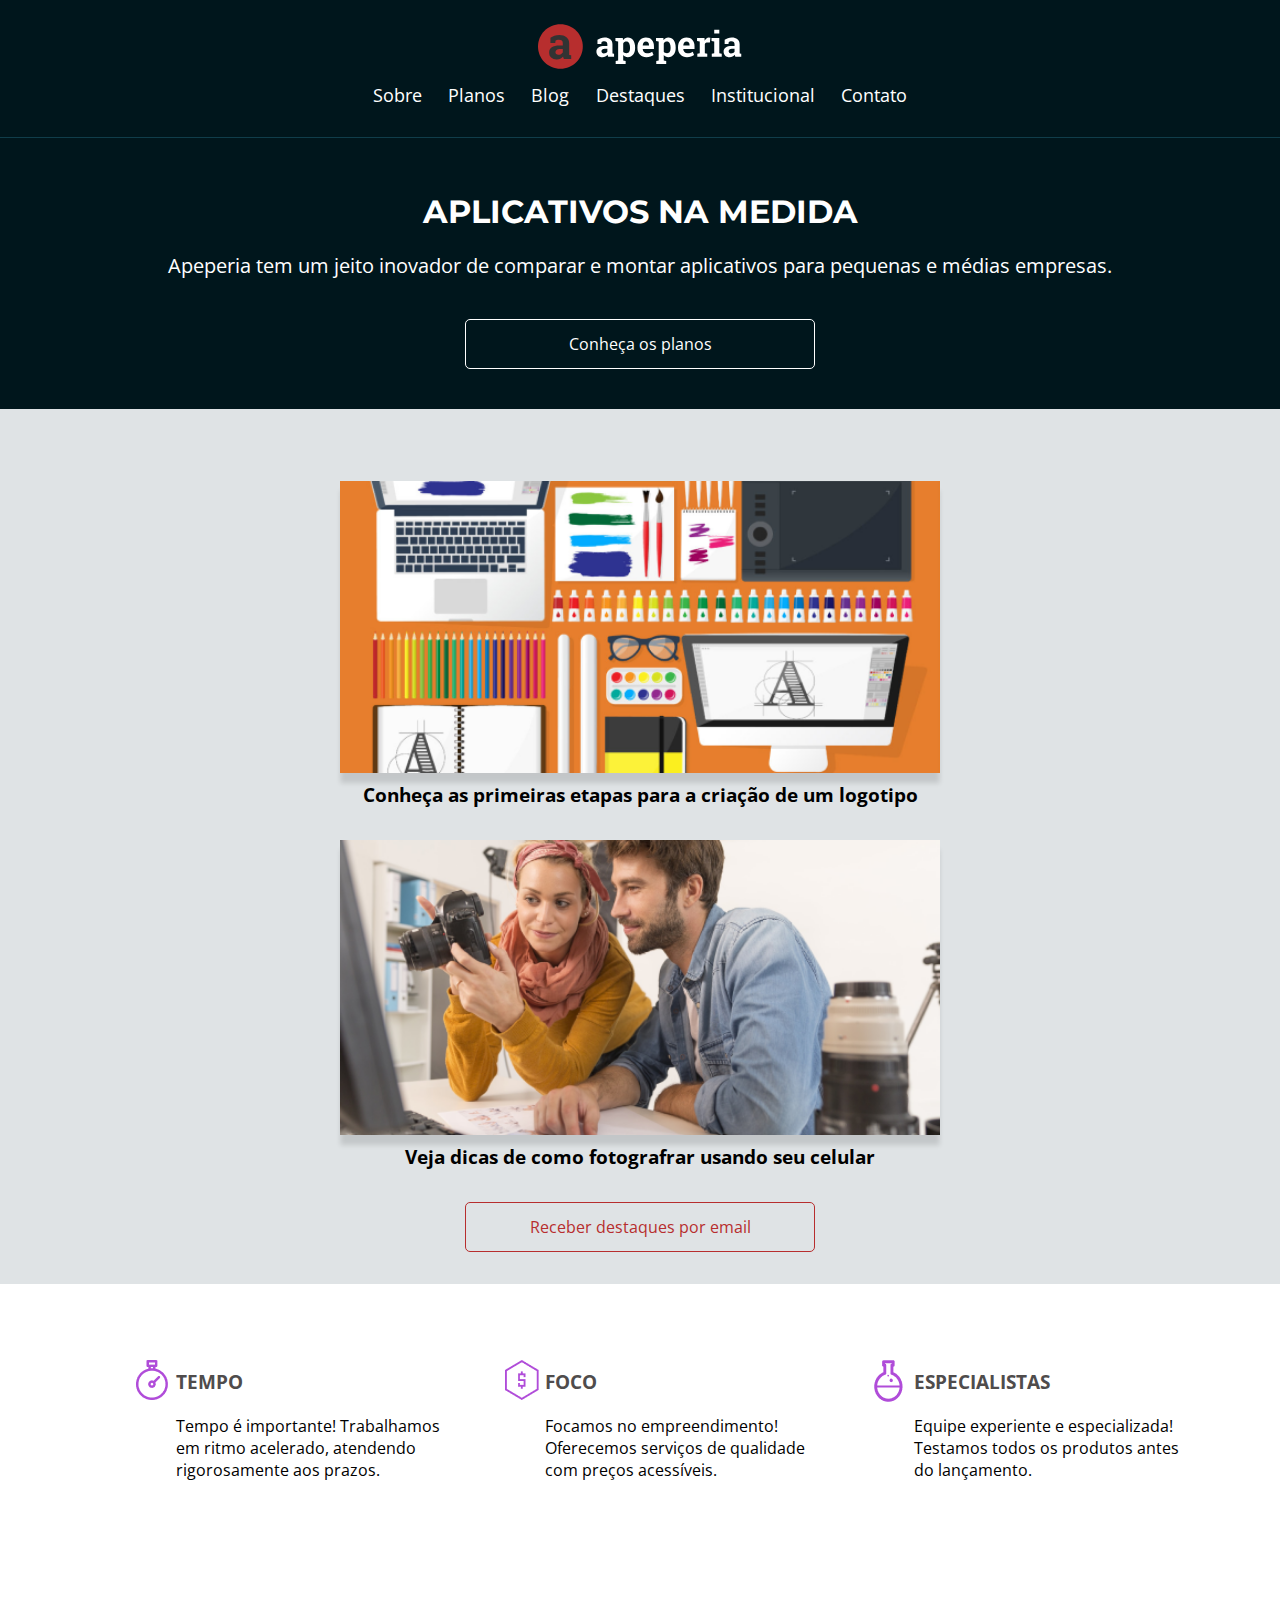
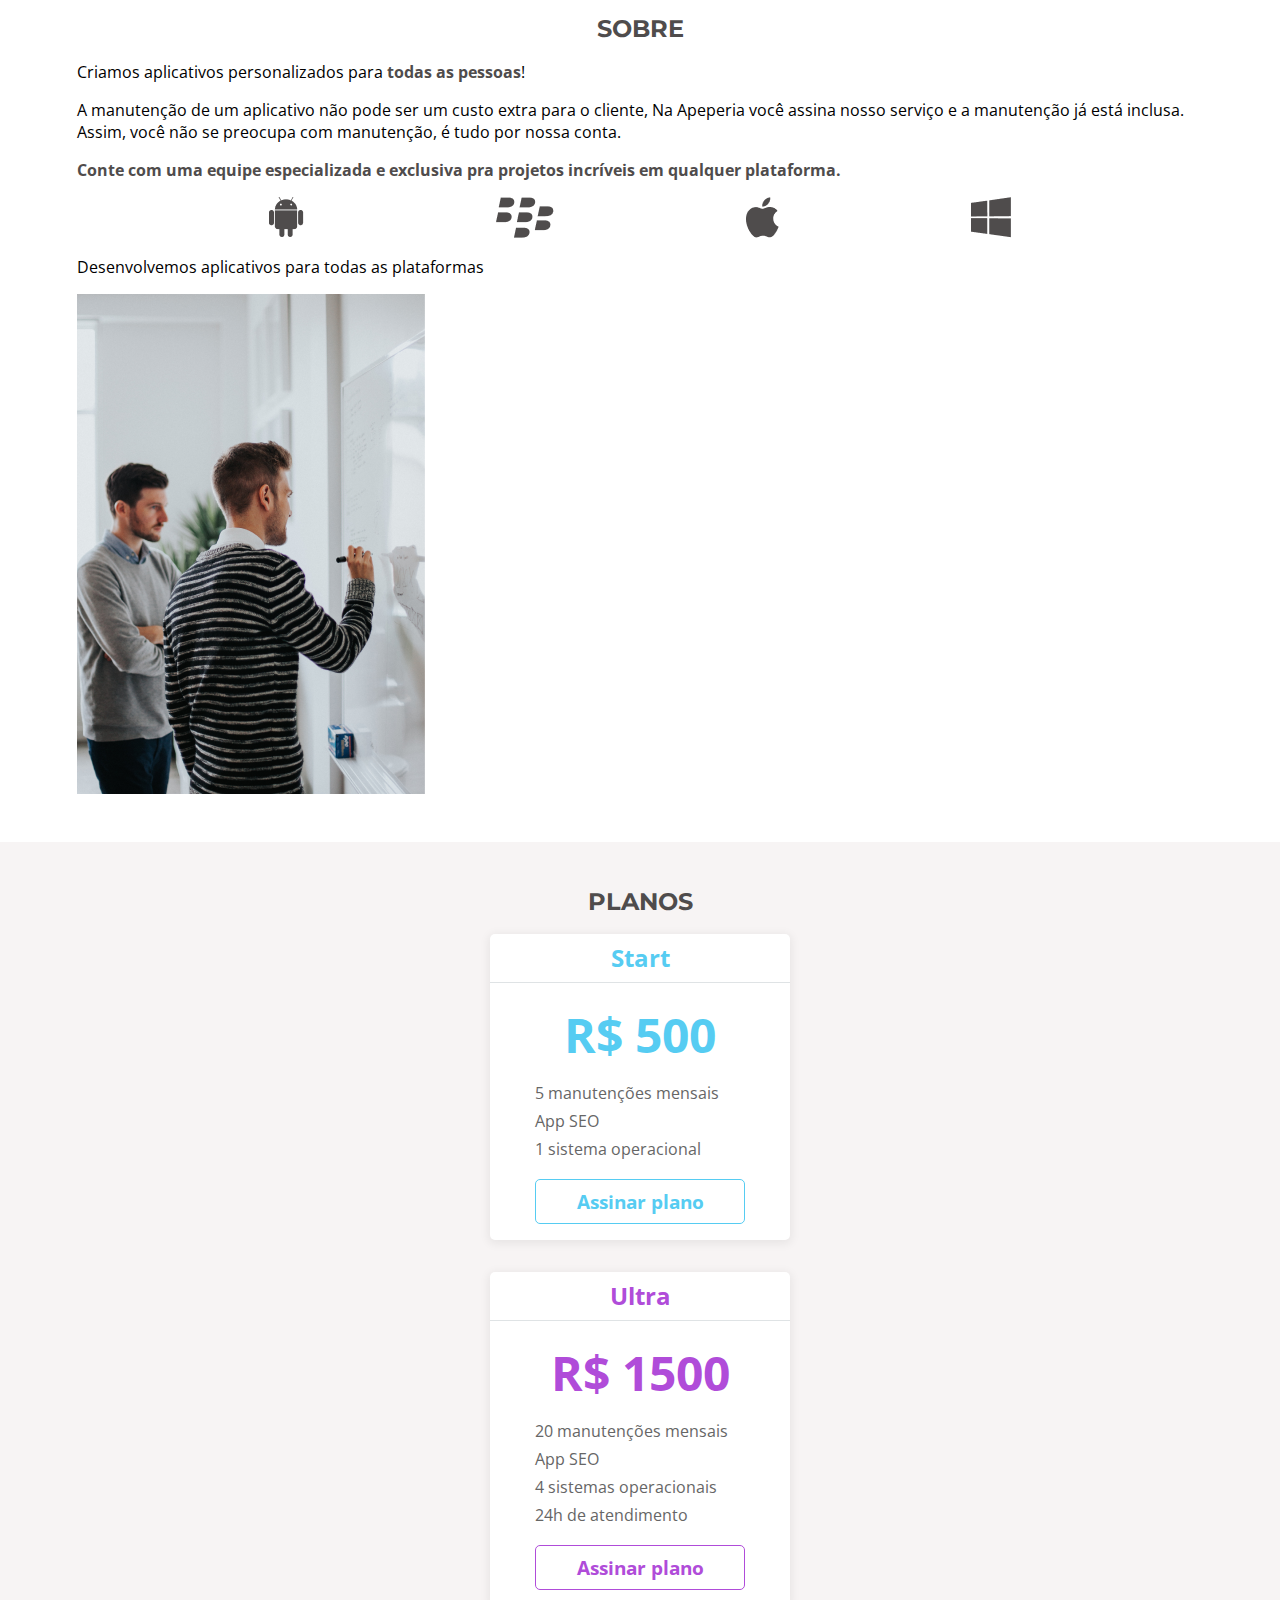
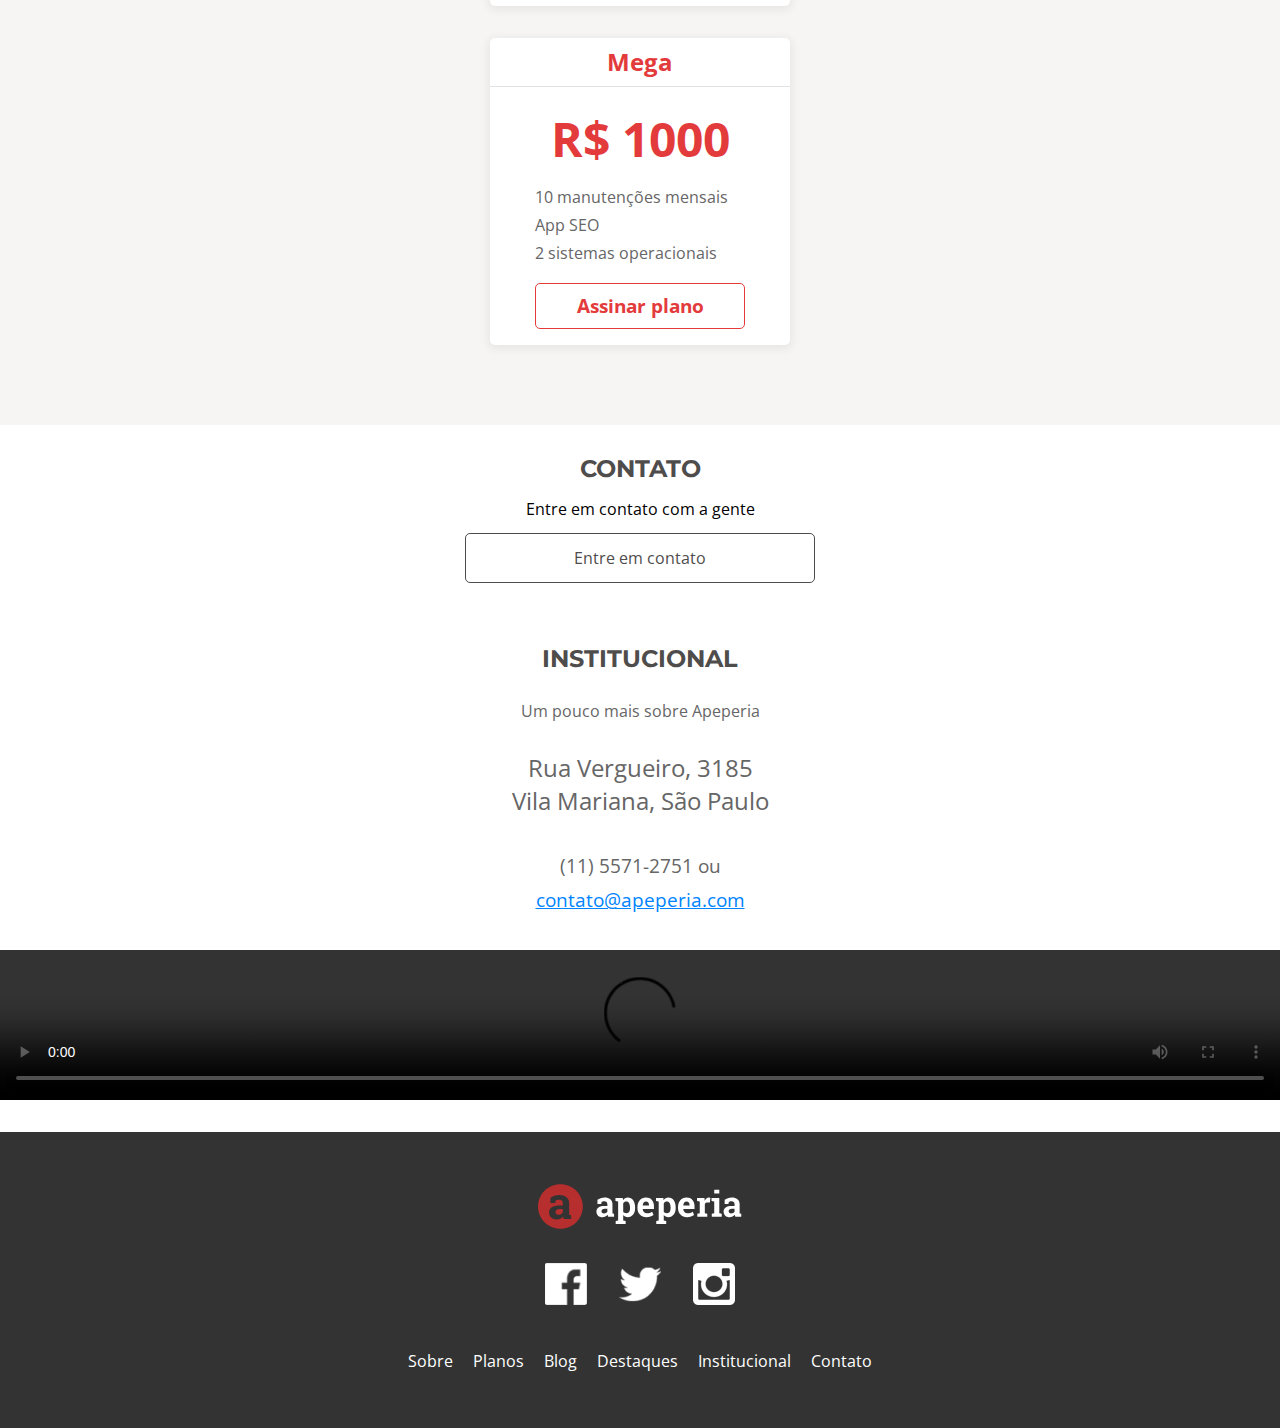
==== Apeperia/index.html @ ec1906d4 "estudo 2" ====
<!<!DOCTYPE html>
<html lang="pt-BR">
    <head>
        <meta charset="UTF-8" />
        <link rel="preconnect" href="https://fonts.gstatic.com" crossorigin>
        <link href="https://fonts.googleapis.com/css2?family=Montserrat:wght@300;400;700&family=Open+Sans:wght@300;400;700&display=swap" rel="stylesheet">
        <meta name="viewport" content="width=device-width, initial-scale=1.0"/>
        <meta http-equiv="X-UA-Compatible" content="ie=edge"/>
        <title>Home | Apeperia</title>
        
        <link href="css/reset.css" rel="stylesheet"/>
        <link href="css/base.css" rel="stylesheet"/>
        <link href="css/cabecalho.css" rel="stylesheet"/>
        <link href="css/chamada.css" rel="stylesheet"/>
        <link href="css/planos.css" rel="stylesheet"/>
        <link href="css/destaques.css" rel="stylesheet"/>
        <link href="css/diferenciais.css" rel="stylesheet"/>
        <link href="css/sobre.css" rel="stylesheet"/>
        <link href="css/planos.css" rel="stylesheet"/>
        <link href="css/contato.css" rel="stylesheet"/>
        <link href="css/institucional.css" rel="stylesheet"/>
        <link href="css/rodape.css" rel="stylesheet"/>


    </head>
    <body> <!--  header>img+nav>ul>li*6>a  -->
        <header class="cabecalho container">
            <img src="img/logo-apeperia.svg" alt="Logo da Apeperia" class="cabecalho__logo" /> 
            <nav class="cabecalho__navegacao">
                <ul>
                    <li class="cabecalho__link"><a href="#"></a>Sobre</li>
                    <li class="cabecalho__link"><a href="#"></a>Planos</li>
                    <li class="cabecalho__link"><a href="#"></a>Blog</li>
                    <li class="cabecalho__link"><a href="#"></a>Destaques</li>
                    <li class="cabecalho__link"><a href="#"></a>Institucional</li>
                    <li class="cabecalho__link"><a href="#"></a>Contato</li>
                </ul>
            </nav>
        </header>
        <main>
            <section class="chamada container">
                <h1 class="chamada__titulo">Aplicativos na medida</h1>
                <p class="chamada__texto">Apeperia tem um jeito inovador de comparar e montar aplicativos para pequenas e médias empresas.</p>
                <a href="#" class="chamada__botao botao">Conheça os planos</a>
            </section>
            <!--section.destaques.container>h2.destaques__titulo+(a*2>figure.destaques__painel>img.destaques__painel-imagem+figc.destaques__painel-texto)+a.destaques__botao-->
           <section class="destaques container">
            <h2 class="destaques__titulo"></h2>
            <a href="#">
                <figure class="destaques__painel">
                    <img src="img/comecando-criar-logotipo.png" alt="Painel do post sobre criação de logotipo" class="destaques__painel-imagem">
                    <figcaption class="destaques__painel-texto">Conheça as primeiras etapas para a criação de um logotipo</figcaption>
                </figure>
            </a>
            <a href="#">
                <figure class="destaques__painel">
                    <img src="img/dicas-fotografia.png" alt="Painel do post sobre fotografia com celular" class="destaques__painel-imagem">
                    <figcaption class="destaques__painel-texto">Veja dicas de como fotografrar usando seu celular</figcaption>
                </figure>
            </a><a href="" class="destaques__botao botao">Receber destaques por email</a>
            </section>

            <section class="diferenciais container">
                <ul class="diferenciais__lista">
                    <li class="diferenciais__item diferenciais__item--tempo">
                        <h2 class="item__titulo">Tempo</h2>
                        <p class="item__texto">Tempo é importante! Trabalhamos em ritmo acelerado, atendendo rigorosamente aos prazos.</p>
                    </li>
                    <li class="diferenciais__item diferenciais__item--foco">
                        <h2 class="item__titulo">Foco</h2>
                        <p class="item__texto">Focamos no empreendimento! Oferecemos serviços de qualidade com preços acessíveis.</p>
                    </li>
                    <li class="diferenciais__item diferenciais__item--especialistas">
                        <h2 class="item__titulo">Especialistas</h2>
                        <p class="item__texto">Equipe experiente e especializada! Testamos todos os produtos antes do lançamento.</p>
                    </li>
                </ul>
            </section>

            <section class="sobre container">
                <div class="sobre__conteudo">
                    <h2 class="sobre__titulo">Sobre</h2>
                    <p class="sobre__texto">Criamos aplicativos personalizados para <strong class="sobre__texto--destaque">todas as pessoas</strong>!</p>
                    <p class="sobre__texto">
                        A manutenção de um aplicativo não pode ser um custo extra para o cliente, Na Apeperia você assina nosso serviço e a manutenção já está inclusa. Assim, você não se preocupa com manutenção, é tudo por nossa conta.
                    </p>
                    <p class="sobre__texto sobre__texto--destaque sobre__texto--divisao">
                        Conte com uma equipe especializada e exclusiva pra projetos incríveis em qualquer plataforma.
                    </p>
                    <ul class="sobre__plataformas">
                        <li><img src="img/android.png" alt="Ícone do Android"></li>
                        <li><img src="img/blackberry.png" alt="Ícone da Blackberry"></li>
                        <li><img src="img/apple.png" alt="Ícone da Apple"></li>
                        <li><img src="img/windowsphone.png" alt="Ícone da Microsoft"></li>
                    </ul>
                    <p class="sobre__texto">Desenvolvemos aplicativos para todas as plataformas</p>
                </div>
                <img src="img/sobre-apeperia.png" alt="Sobre a Apeperia" class="sobre__imagem">
            </section>

            <section class="planos container">
                <h2 class="planos__titulo">Planos</h2>
                <ul class="planos__cartoes">
                    <li class="cartao cartao--start">
                        <h3 class="cartao__titulo">Start</h3>
                        <article class="cartao__conteudo">
                            <p class="cartao__preco"><em>R$ 500</em></p>
                            <p class="cartao__texto">5 manutenções mensais</p>
                            <p class="cartao__texto">App SEO</p>
                            <p class="cartao__texto">1 sistema operacional</p>
                            <a href="plano.html" class="cartao__botao cartao__botao--start botao">Assinar plano</a>
                        </article>
                    </li>
                    <li class="cartao cartao--ultra">
                        <h3 class="cartao__titulo">Ultra</h3>
                        <article class="cartao__conteudo">
                            <p class="cartao__preco"><em>R$ 1500</em></p>
                            <p class="cartao__texto">20 manutenções mensais</p>
                            <p class="cartao__texto">App SEO</p>
                            <p class="cartao__texto">4 sistemas operacionais</p>
                            <p class="cartao__texto">24h de atendimento</p>
                            <a href="" class="cartao__botao cartao__botao--ultra botao">Assinar plano</a>
                        </article>
                    </li>
                    <li class="cartao cartao--mega">
                        <h3 class="cartao__titulo">Mega</h3>
                        <p class="cartao__preco"><em>R$ 1000</em></p>
                        <article class="cartao__conteudo">
                            <p class="cartao__texto">10 manutenções mensais</p>
                            <p class="cartao__texto">App SEO</p>
                            <p class="cartao__texto">2 sistemas operacionais</p>
                            <a href="" class="cartao__botao cartao__botao--mega botao">Assinar plano</a>
                        </article>
                    </li>
                </ul>
            </section>

            <section class="contato container">
                <h2 class="contato__titulo">Contato</h2>
                <p>Entre em contato com a gente</p>
                <a href="contato.html" class="contato__botao botao">Entre em contato</a>
            </section>

            <section class="institucional container">
                <h2 class="institucional__titulo">Institucional</h2>
                <p class="institucional__descricao">Um pouco mais sobre Apeperia</p>
                <address class="institucional__endereco">
                    Rua Vergueiro, 3185</br>
                    Vila Mariana, São Paulo
                    <article class="institucional__contato">
                        <p><a href="tel: +55115571-2751" class="institucional__contato-telefone">(11) 5571-2751</a> ou
                            <a href="mailto:contato@apeperia.com" class="institucional__contato-email">contato@apeperia.com</a></p>
                    </article>
                </address>
                <video src="img/formacao-java.mp4" class="institucional__video" controls></video>
            </section>
        </main>
            <!--footer.rodape.container>img.rodape__logo+(ul.rodape__social>li*3>a.rodape__midia)+nav>ul.rodape__navegacao>li*6.rodape__link>a-->
        <footer class="rodape container">
            <img src="img/logo-apeperia.svg" alt="Logo da Apeperia" class="rodape__logo">
            <ul class="rodape__social">
                <li><a href="#" class="rodape__midia"><img src="img/facebook.png" alt="Ícone do Facebook"></a></li>
                <li><a href="#" class="rodape__midia"><img src="img/twitter.png" alt="Ícone do Twitter"></a></li>
                <li><a href="#" class="rodape__midia"><img src="img/instagram.png" alt="Ícone do Instagram"></a></li>
            </ul>
            <nav>
                <ul class="rodape__navegacao">
                    <li class="rodape__link"><a href="#">Sobre</a></li>
                    <li class="rodape__link"><a href="#">Planos</a></li>
                    <li class="rodape__link"><a href="#">Blog</a></li>
                    <li class="rodape__link"><a href="#">Destaques</a></li>
                    <li class="rodape__link"><a href="#">Institucional</a></li>
                    <li class="rodape__link"><a href="#">Contato</a></li>
                </ul>
            </nav>
        </footer>
    </body>
</html>
---- Apeperia/css/base.css ----
:root{/*peso maior para evitar que seja sobrescrito*/
    --branco: #FFF;
    --azul-claro: #DFE3E5;
    --vermelho-forte: #B72E2E;
    --cinza-escuro: #4F4C4C;
    --cinza-claro: #F7F4F4;
    --cinza-medio: #D9D9D9;
        
    --fonte-link: #0084FF;
    --fonte-cinza: #666;
    --borda-cabecalho-mobile: #103D4A;
    --bg-rodape: #333;
    --bg-chamada-mobile: #00161C;

    --planos-cartao-start: #56CCF2;
    --planos-cartao-ultra: #B04CD9;
    --planos-cartao-mega: #E33B3B;

    --montserrat: 'Montserrat', sans-serif;
}

body{
    font-family: 'Open Sans', sans-serif;
}

.container{
    padding-right: 6%;
    padding-left: 6%;
}

.botao{
    text-align: center;
    display: block;
    width: 100%;
    max-width: 350px;
    box-sizing: border-box;
    padding: 1rem 2rem;
    border: 1px solid var(--branco);
    border-radius: 5px;
}
---- Apeperia/css/cabecalho.css ----
.cabecalho {
    color: var(--branco);

    width: 100%;

    box-sizing: border-box;

    display: flex;
    flex-direction: column;
    align-items: center;

    padding-top: .75rem;
    padding-bottom: .75rem;

    border-bottom: 1px solid var(--borda-cabecalho-mobile);

    position: absolute;
}

.cabecalho__logo {
    margin-bottom: 1rem;
}

.cabecalho__navegacao {
    text-align: center;
}

.cabecalho__link {
    font-size: 1.1rem;

    display: inline-block;

    margin-right: .7rem;
    margin-bottom: 1.25rem;
    margin-left: .7rem;
}
---- Apeperia/css/chamada.css ----
.chamada  {
    display: flex;
    flex-direction: column;
    align-items: center;

    color: var(--branco);
    text-align: center;
    
    background-color: var(--bg-chamada-mobile);

    padding-top: 12.25rem;
    padding-bottom: 2.5rem;
}

.chamada__titulo {
    font-family: var(--montserrat);
    font-size: 2rem;
    font-weight: 700;
    text-transform: uppercase;

    margin-bottom: 1.5rem;
}

.chamada__texto {
    font-size: 1.25rem;
    line-height: normal;

    margin: 0 auto 2.5rem;
}

.chamada__botao {
    width: 100%;
}
---- Apeperia/css/planos.css ----
.planos {
    background-color: var(--cinza-claro);
    
    padding-top: 3rem;
    padding-bottom: 3rem;
}

.planos__titulo {
    color: var(--cinza-escuro);
    font-weight: 700;
    font-size: 1.5rem;
    font-family: var(--montserrat);
    text-transform: uppercase;
    text-align: center;

    margin-bottom: 1.25rem;
}

.planos__cartoes {
    display: flex;
    flex-direction: column;
    align-items: center;
}

.cartao {
    display: flex;
    flex-direction: column;

    background-color: var(--branco);

    width: 100%;
    max-width: 300px;

    margin-bottom: 2rem;

    border-radius: 5px;
    box-shadow: 0 2px 10px 2px #00000010;
}

.cartao__titulo {
    font-weight: 700;
    font-size: 1.5rem;
    text-align: center;

    padding: .75rem 0;

    margin-bottom: .5rem;

    border-bottom: 1px solid var(--azul-claro);
}

.cartao__conteudo {
    padding: 0 15%;
}

.cartao__preco {
    font-weight: 700;
    font-size: 3rem;
    text-align: center;

    margin-top: 1.25rem;
    margin-bottom: 1.25rem;
}

.cartao__texto {
    color: var(--fonte-cinza);
    line-height: 28px;
}

.cartao__botao {
    font-size: 1.2rem;
    font-weight: 700;

    width: 100%;

    align-self: center;

    padding: .75rem 2rem;

    margin-top: 1rem;
    margin-bottom: 1rem;
}

.cartao--start {
    color: var(--planos-cartao-start);
}

.cartao--ultra {
    color: var(--planos-cartao-ultra);
}

.cartao--mega {
    color: var(--planos-cartao-mega);
}

.cartao__botao--start {
    border-color: var(--planos-cartao-start);
}

.cartao__botao--ultra {
    border-color: var(--planos-cartao-ultra);
}

.cartao__botao--mega {
    border-color: var(--planos-cartao-mega);
}
---- Apeperia/css/destaques.css ----
.destaques{
    background-color: var(--azul-claro);
    padding-top: 2.5rem;
    padding-bottom: 2rem;
}

.destaques__titulo{
    color: var(--cinza-escuro);
    font-family: var(--montserrat);
    font-size: 1.5rem;
    font-weight: 700;
    margin: 2rem;
    text-transform: uppercase;
    text-align: center;
}

.destaques__painel{
    align-items: center;
    display: flex;
    flex-direction: column;
    margin-bottom: 2rem;
}

.destaques__painel-imagem{
    box-shadow: 0.2px 10px 5px #00000020;
    margin-bottom: .5rem ;
    max-width: 600px;
    width: 100vw;
}

.destaques__painel-texto{
    font-size: 1.2rem;
    font-weight: 700;
    line-height: normal;
}

.destaques__botao{
    color: var(--vermelho-forte);
    border-color: var(--vermelho-forte);
    margin: 0 auto;
}
---- Apeperia/css/diferenciais.css ----
.diferenciais {
    padding-top: 3.5rem;
    padding-bottom: 3.5rem;
}

.diferenciais__lista {
    display: flex;
    flex-wrap: wrap;
    justify-content: space-evenly;
}

.diferenciais__item {
    max-width: 350px;
    box-sizing: border-box;
    background-repeat: no-repeat;
    background-position: top 1.25rem left 2.5rem;

    padding: 2rem 0 2rem 5rem;
}

.diferenciais__item--tempo{
    background-image: url(../img/icone-relogio.png);
}

.diferenciais__item--foco{
    background-image: url(../img/icone-dinheiro.png);
}

.diferenciais__item--especialistas{
    background-image: url(../img/icone-quimica.png);
}

.item__titulo {
    color: var(--cinza-escuro);
    font-weight: 700;
    font-size: 1.2rem;
    text-transform: uppercase;

    margin-bottom: 1.5rem;
}

.item__texto {
    line-height: normal;
}
---- Apeperia/css/sobre.css ----
.sobre {
    padding-top: 3rem;
    padding-bottom: 3rem;
}

.sobre__titulo {
    color: var(--cinza-escuro);
    font-weight: 700;
    font-size: 1.5rem;
    font-family: var(--montserrat);
    text-transform: uppercase;
    text-align: center;

    margin-bottom: 1.25rem;
}

.sobre__texto {
    line-height: normal;
    margin-bottom: 1rem;
}

.sobre__texto--destaque {
    color: var(--cinza-escuro);
    font-weight: 700;
}

.sobre__plataformas {
    display: flex;
    flex-wrap: wrap;
    justify-content: space-evenly;

    margin-bottom: 1rem;
}
---- Apeperia/css/planos.css ----
.planos {
    background-color: var(--cinza-claro);
    
    padding-top: 3rem;
    padding-bottom: 3rem;
}

.planos__titulo {
    color: var(--cinza-escuro);
    font-weight: 700;
    font-size: 1.5rem;
    font-family: var(--montserrat);
    text-transform: uppercase;
    text-align: center;

    margin-bottom: 1.25rem;
}

.planos__cartoes {
    display: flex;
    flex-direction: column;
    align-items: center;
}

.cartao {
    display: flex;
    flex-direction: column;

    background-color: var(--branco);

    width: 100%;
    max-width: 300px;

    margin-bottom: 2rem;

    border-radius: 5px;
    box-shadow: 0 2px 10px 2px #00000010;
}

.cartao__titulo {
    font-weight: 700;
    font-size: 1.5rem;
    text-align: center;

    padding: .75rem 0;

    margin-bottom: .5rem;

    border-bottom: 1px solid var(--azul-claro);
}

.cartao__conteudo {
    padding: 0 15%;
}

.cartao__preco {
    font-weight: 700;
    font-size: 3rem;
    text-align: center;

    margin-top: 1.25rem;
    margin-bottom: 1.25rem;
}

.cartao__texto {
    color: var(--fonte-cinza);
    line-height: 28px;
}

.cartao__botao {
    font-size: 1.2rem;
    font-weight: 700;

    width: 100%;

    align-self: center;

    padding: .75rem 2rem;

    margin-top: 1rem;
    margin-bottom: 1rem;
}

.cartao--start {
    color: var(--planos-cartao-start);
}

.cartao--ultra {
    color: var(--planos-cartao-ultra);
}

.cartao--mega {
    color: var(--planos-cartao-mega);
}

.cartao__botao--start {
    border-color: var(--planos-cartao-start);
}

.cartao__botao--ultra {
    border-color: var(--planos-cartao-ultra);
}

.cartao__botao--mega {
    border-color: var(--planos-cartao-mega);
}
---- Apeperia/css/contato.css ----
.contato {
    display: flex;
    flex-direction: column;
    align-items: center;

    text-align: center;

    padding-top: 2rem;
    padding-bottom: 2rem;
}

.contato__titulo {
    color: var(--cinza-escuro);
    font-weight: 700;
    font-size: 1.5rem;
    font-family: var(--montserrat);
    text-transform: uppercase;
    text-align: center;

    margin-bottom: 1.25rem;
}

.contato__botao {
    color: var(--cinza-escuro);

    border-color: var(--cinza-escuro);

    margin-top: 1rem;
}
---- Apeperia/css/institucional.css ----
.institucional {
    display: flex;
    flex-direction: column;
    align-items: center;

    color: var(--fonte-cinza);
    text-align: center;

    padding-top: 2rem;
    padding-bottom: 2rem;
}

.institucional__titulo {
    color: var(--cinza-escuro);
    font-weight: 700;
    font-size: 1.5rem;
    font-family: var(--montserrat);
    text-transform: uppercase;
    text-align: center;

    margin-bottom: 2rem;
}

.institucional__descricao {
    margin-bottom: 2rem;
}

.institucional__endereco {
    font-size: 1.5rem;
    line-height: normal;

    margin-bottom: 2rem;
}

.institucional__contato {
    font-size: 1.2rem;
    line-height: 1.8;

    margin-top: 2rem;
}

.institucional__contato-telefone {
    line-height: normal;
}

.institucional__contato-email {
    color: var(--fonte-link);
    text-decoration: underline;
    display: block;
}

.institucional__video {
    width: 100vw;
}
---- Apeperia/css/rodape.css ----
.rodape {
    display: flex;
    flex-direction: column;
    align-items: center;

    background-color: var(--bg-rodape);

    padding-top: 2.5rem;
    padding-bottom: 2rem;
}

.rodape__social {
    display: flex;
}

.rodape__midia {
    display: block;

    width: 42px;
    height: 42px;

    margin: 2rem 1rem;
}

.rodape__navegacao {
    color: var(--branco);
    text-align: center;
    line-height: 3;
}


.rodape__link {
    display: inline-block;

    margin: 0 .5rem .7rem;
}
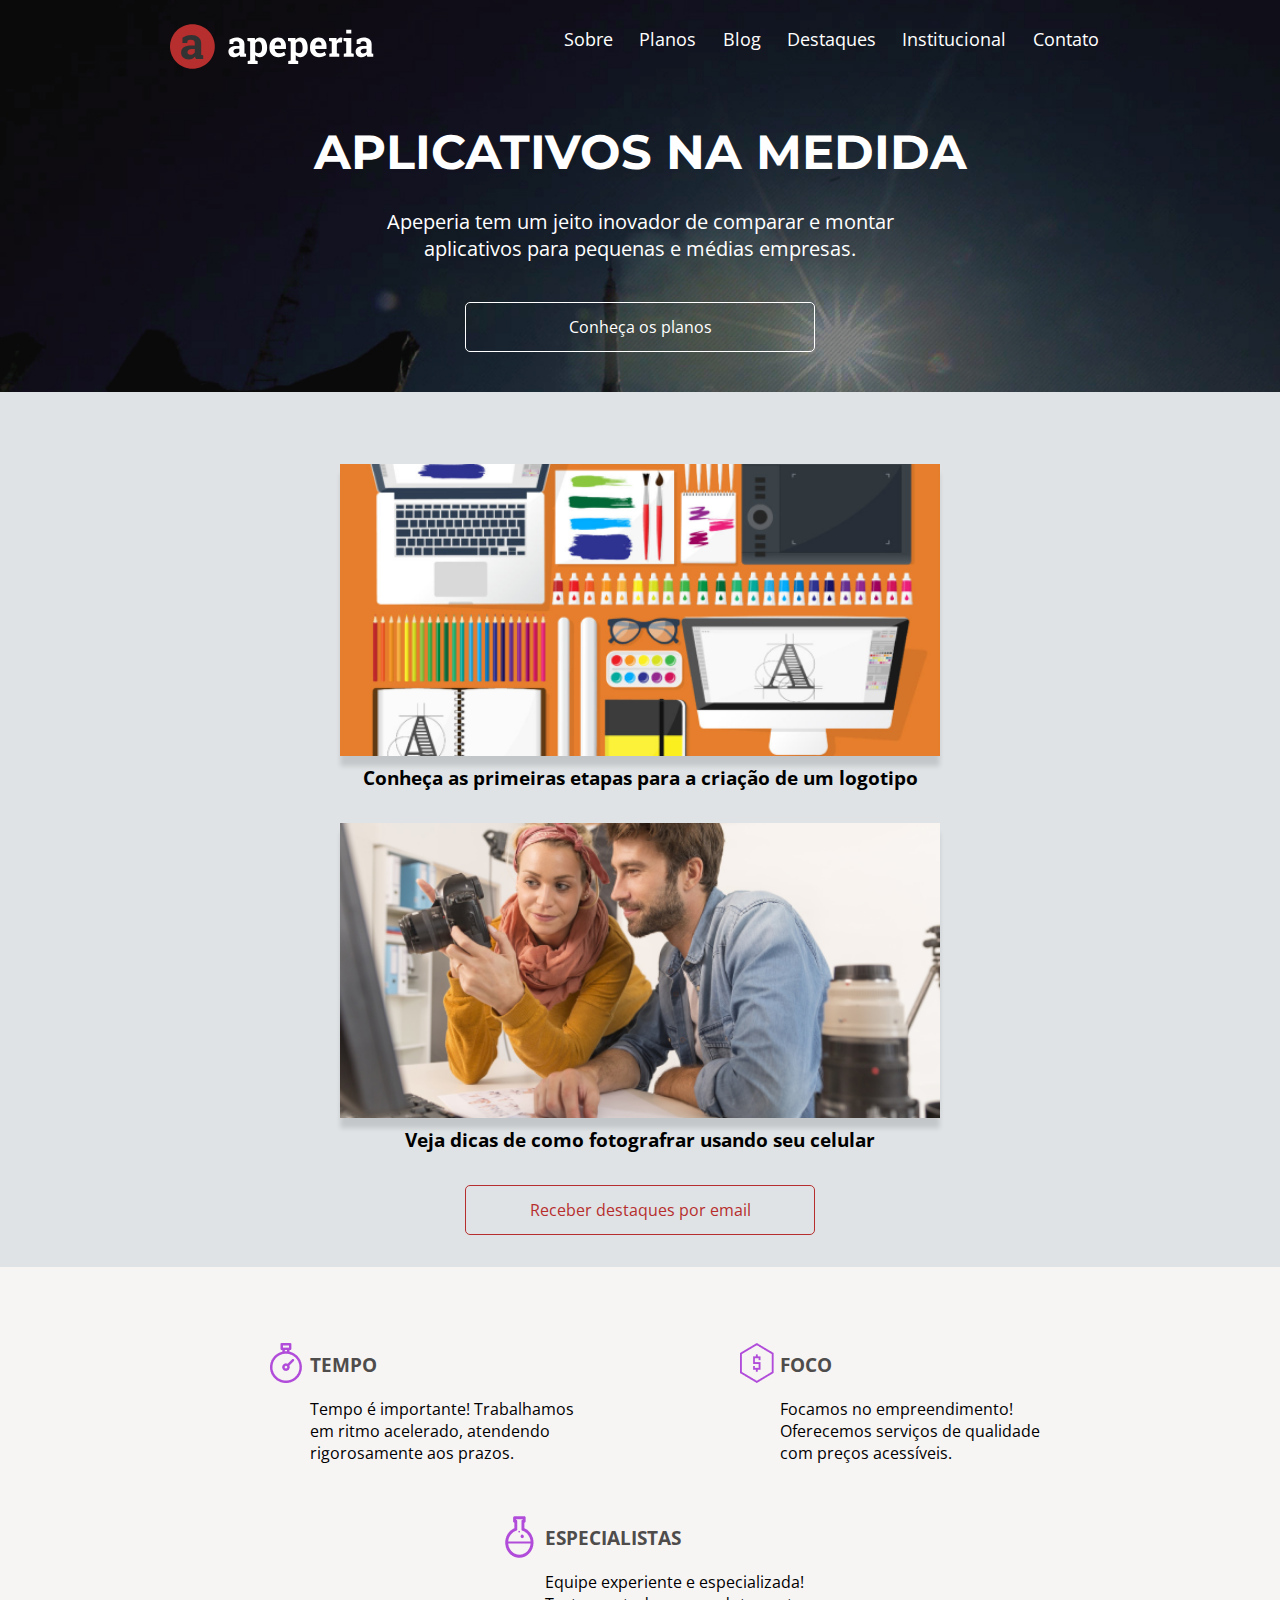
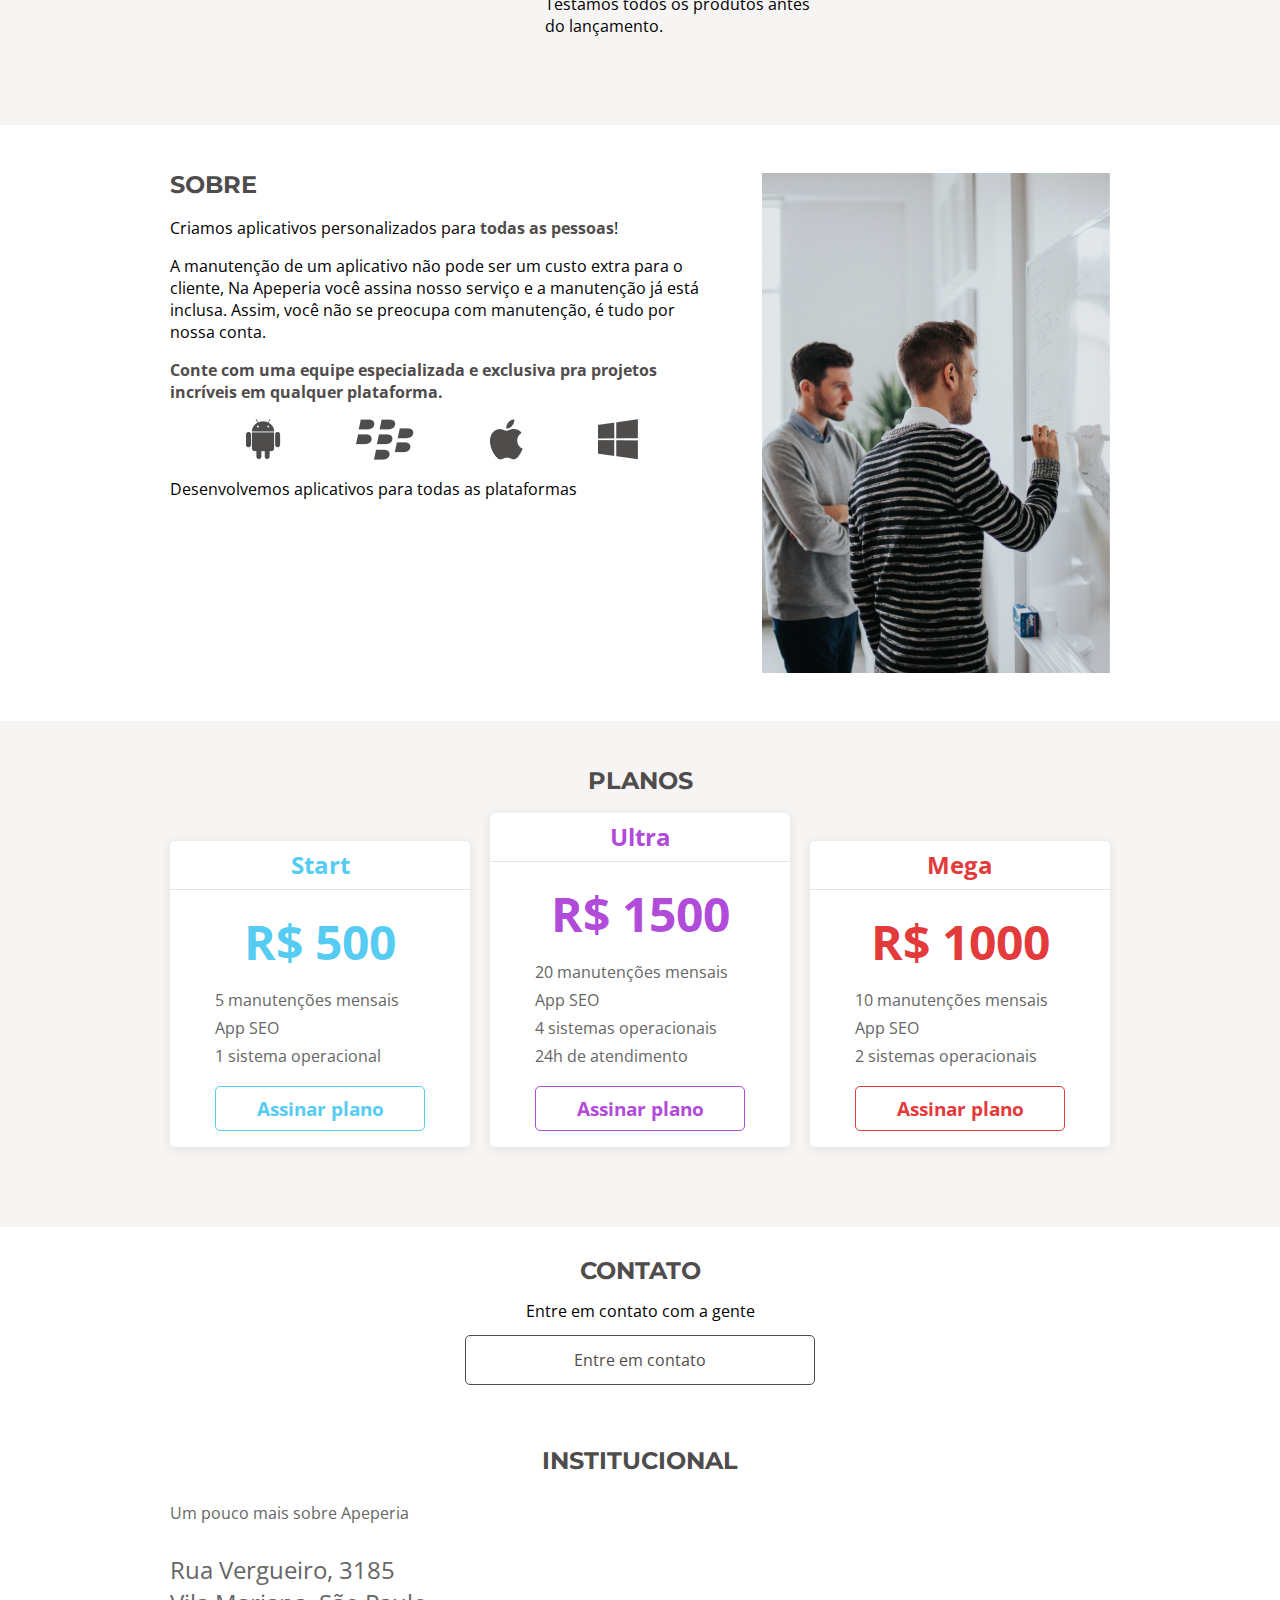
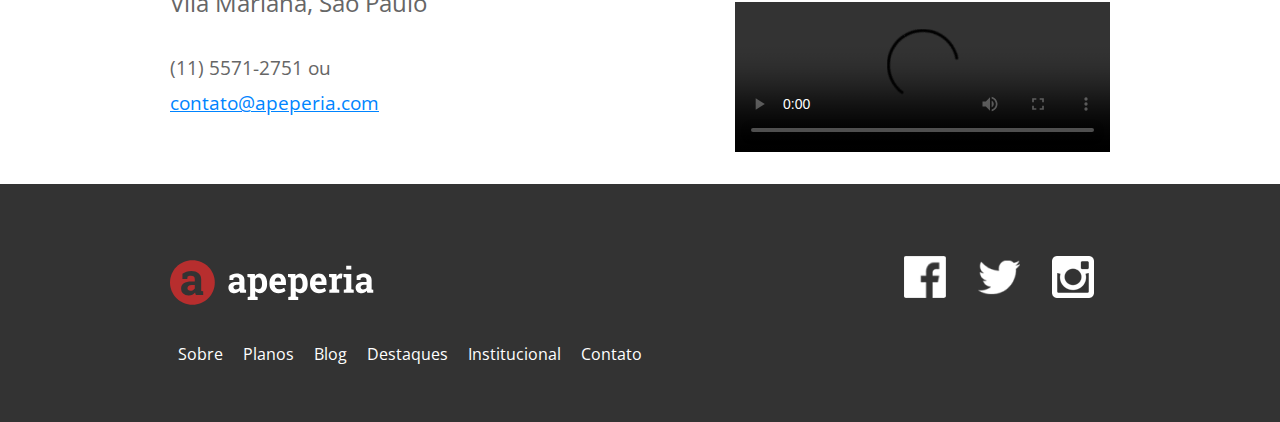
==== commit e1a30fc1: "estudo 3" ====
--- a/Apeperia/index.html
+++ b/Apeperia/index.html
@@ -143,7 +143,9 @@
 
             <section class="institucional container">
                 <h2 class="institucional__titulo">Institucional</h2>
-                <p class="institucional__descricao">Um pouco mais sobre Apeperia</p>
+                <div class="institucional__conteudo">
+                    <div class="institucional__informacoes">
+                        <p class="institucional__descricao">Um pouco mais sobre Apeperia</p>
                 <address class="institucional__endereco">
                     Rua Vergueiro, 3185</br>
                     Vila Mariana, São Paulo
@@ -152,7 +154,11 @@
                             <a href="mailto:contato@apeperia.com" class="institucional__contato-email">contato@apeperia.com</a></p>
                     </article>
                 </address>
+                    </div>
                 <video src="img/formacao-java.mp4" class="institucional__video" controls></video>
+
+                </div>
+                
             </section>
         </main>
             <!--footer.rodape.container>img.rodape__logo+(ul.rodape__social>li*3>a.rodape__midia)+nav>ul.rodape__navegacao>li*6.rodape__link>a-->
--- a/Apeperia/css/base.css
+++ b/Apeperia/css/base.css
@@ -37,4 +37,11 @@
     padding: 1rem 2rem;
     border: 1px solid var(--branco);
     border-radius: 5px;
+}
+
+@media screen and (min-width: 1024px) {
+    .container {
+        padding-left: calc((100% - 940px)/2);
+        padding-right: calc((100% - 940px)/2);
+    }
 }--- a/Apeperia/css/cabecalho.css
+++ b/Apeperia/css/cabecalho.css
@@ -34,3 +34,11 @@
     margin-bottom: 1.25rem;
     margin-left: .7rem;
 }
+
+@media screen and (min-width: 1024px) {
+    .cabecalho{
+        flex-direction: row;
+        justify-content: space-between;
+        border: none;
+    }
+}--- a/Apeperia/css/chamada.css
+++ b/Apeperia/css/chamada.css
@@ -31,3 +31,22 @@
 .chamada__botao {
     width: 100%;
 }
+
+
+@media screen and (min-width: 768px) {
+    .chamada__texto{
+        max-width: 600px;
+    }
+}
+
+@media screen and (min-width: 1024px) {
+    .chamada{
+        background-image: url(../img/bg-intro.jpg);
+        background-size: cover;
+        padding-top: 8rem;
+    }
+    .chamada__titulo{
+        font-size: 3rem;
+        margin-bottom: 2rem;
+    }
+}--- a/Apeperia/css/planos.css
+++ b/Apeperia/css/planos.css
@@ -103,4 +103,16 @@
 
 .cartao__botao--mega {
     border-color: var(--planos-cartao-mega);
+}
+
+@media screen and (min-width: 1024px) {
+    .planos__cartoes {
+        flex-direction: row;
+        justify-content: space-between;
+        align-items: flex-end;
+    }
+
+    .cartao {
+        max-width: 300px;
+    }
 }--- a/Apeperia/css/diferenciais.css
+++ b/Apeperia/css/diferenciais.css
@@ -41,4 +41,13 @@
 
 .item__texto {
     line-height: normal;
+}
+
+@media screen and (min-width: 1024px) {
+    .diferenciais{
+        background-color: var(--cinza-claro);
+    }
+    .diferenciais__lista{
+        justify-content: space-around;
+    }
 }--- a/Apeperia/css/sobre.css
+++ b/Apeperia/css/sobre.css
@@ -30,4 +30,27 @@
     justify-content: space-evenly;
 
     margin-bottom: 1rem;
+}
+
+.sobre__imagem{
+    display: none;
+}
+
+@media screen and (min-width: 1024px) {
+     .sobre{
+        display: flex;
+     }
+     .sobre__conteudo{
+        margin-right: 3rem;
+     }
+     .sobre__titulo{
+        text-align:left;
+     }
+     .sobre__texto-divisao{
+        border-bottom: 1px solid var(--cinza-medio);
+        padding-bottom: 1.5rem;
+     }
+    .sobre__imagem{
+        display: block;
+    } 
 }--- a/Apeperia/css/planos.css
+++ b/Apeperia/css/planos.css
@@ -103,4 +103,16 @@
 
 .cartao__botao--mega {
     border-color: var(--planos-cartao-mega);
+}
+
+@media screen and (min-width: 1024px) {
+    .planos__cartoes {
+        flex-direction: row;
+        justify-content: space-between;
+        align-items: flex-end;
+    }
+
+    .cartao {
+        max-width: 300px;
+    }
 }--- a/Apeperia/css/institucional.css
+++ b/Apeperia/css/institucional.css
@@ -51,4 +51,25 @@
 
 .institucional__video {
     width: 100vw;
+}
+
+@media screen and (min-width: 1024px) {
+    .institucional__conteudo {
+        width: 100%;
+
+        display: flex;
+        justify-content: space-between;
+
+        text-align: left;
+    }
+
+    .institucional__video {
+        align-self: flex-end;
+
+        width: 375px;
+    }
+
+    .institucional__contato-email {
+        display: block;
+    }
 }--- a/Apeperia/css/rodape.css
+++ b/Apeperia/css/rodape.css
@@ -33,4 +33,18 @@
     display: inline-block;
 
     margin: 0 .5rem .7rem;
+}
+
+@media screen and (min-width: 1024px) {
+    .rodape {
+        flex-direction: row;
+        flex-wrap: wrap;
+        justify-content: space-between;
+    }
+
+    .rodape__navegacao {
+        text-align: left;
+
+        min-width: 600px;
+    }
 }